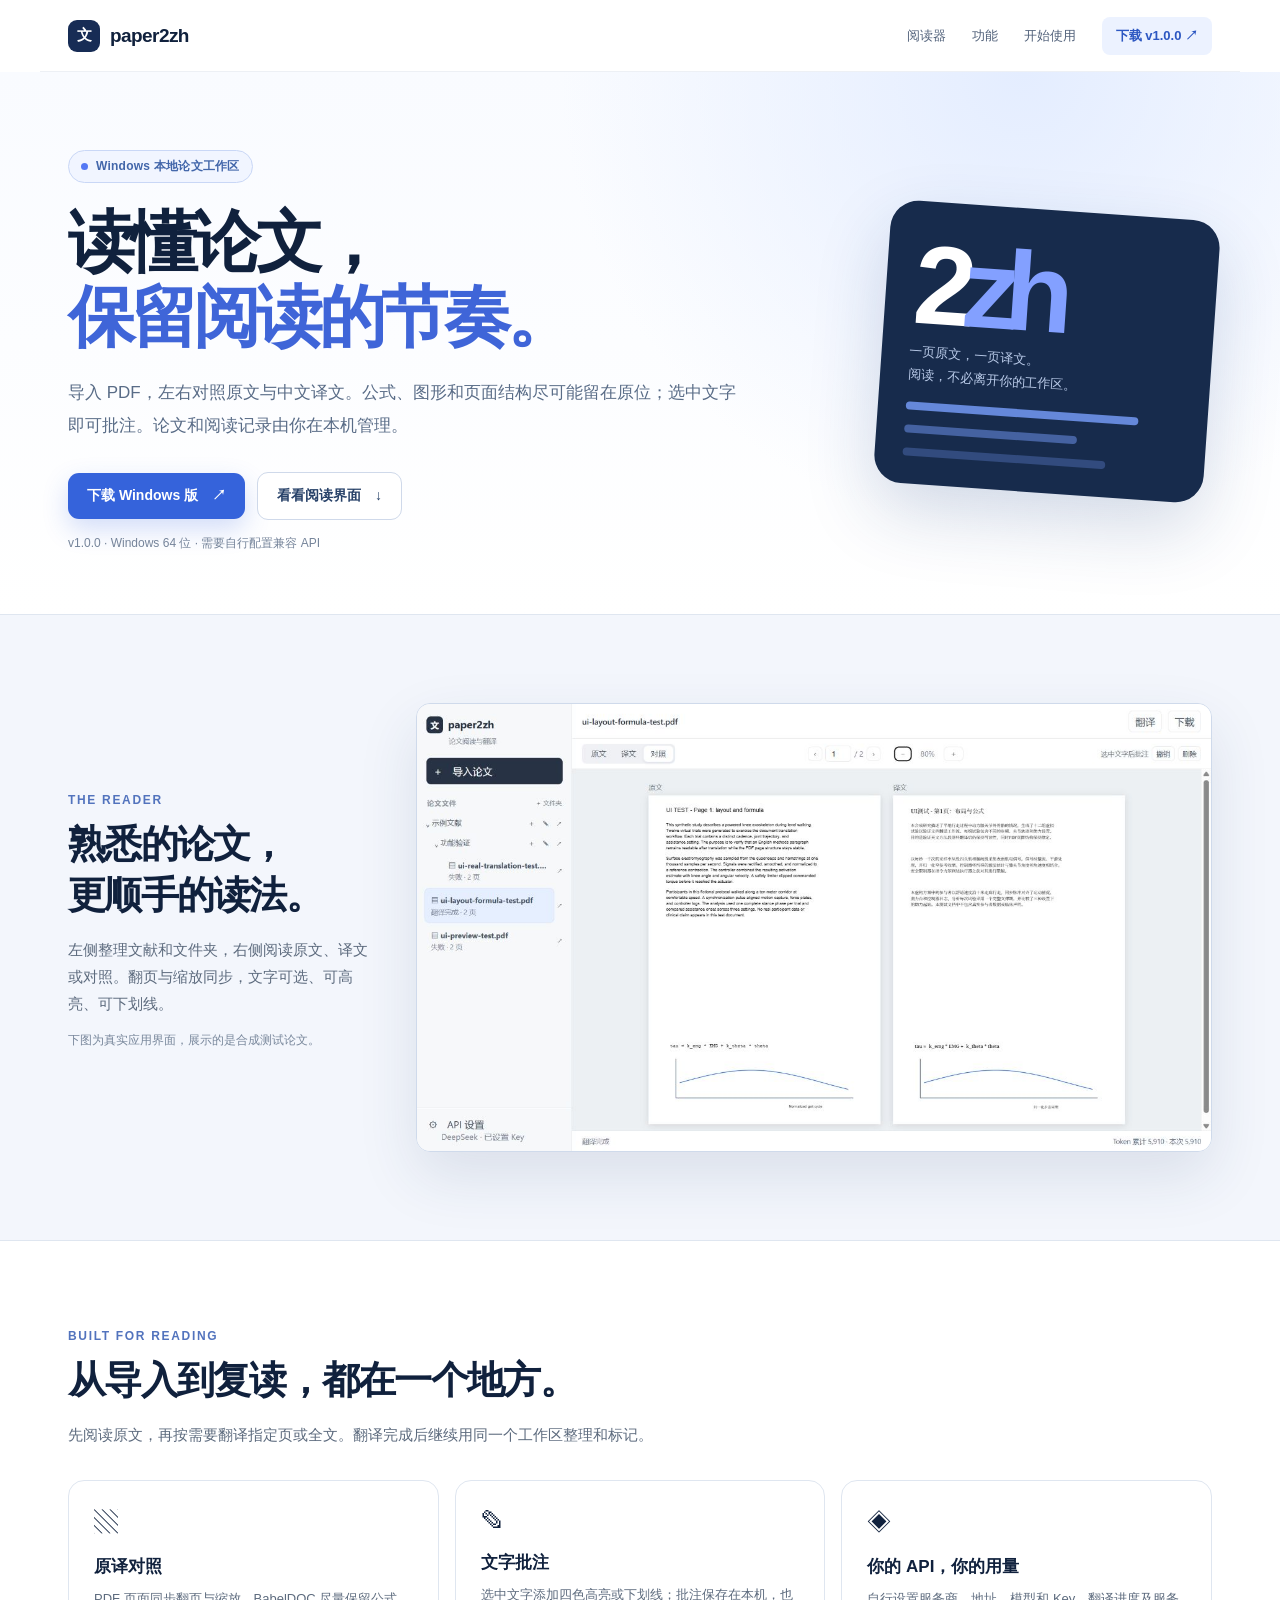
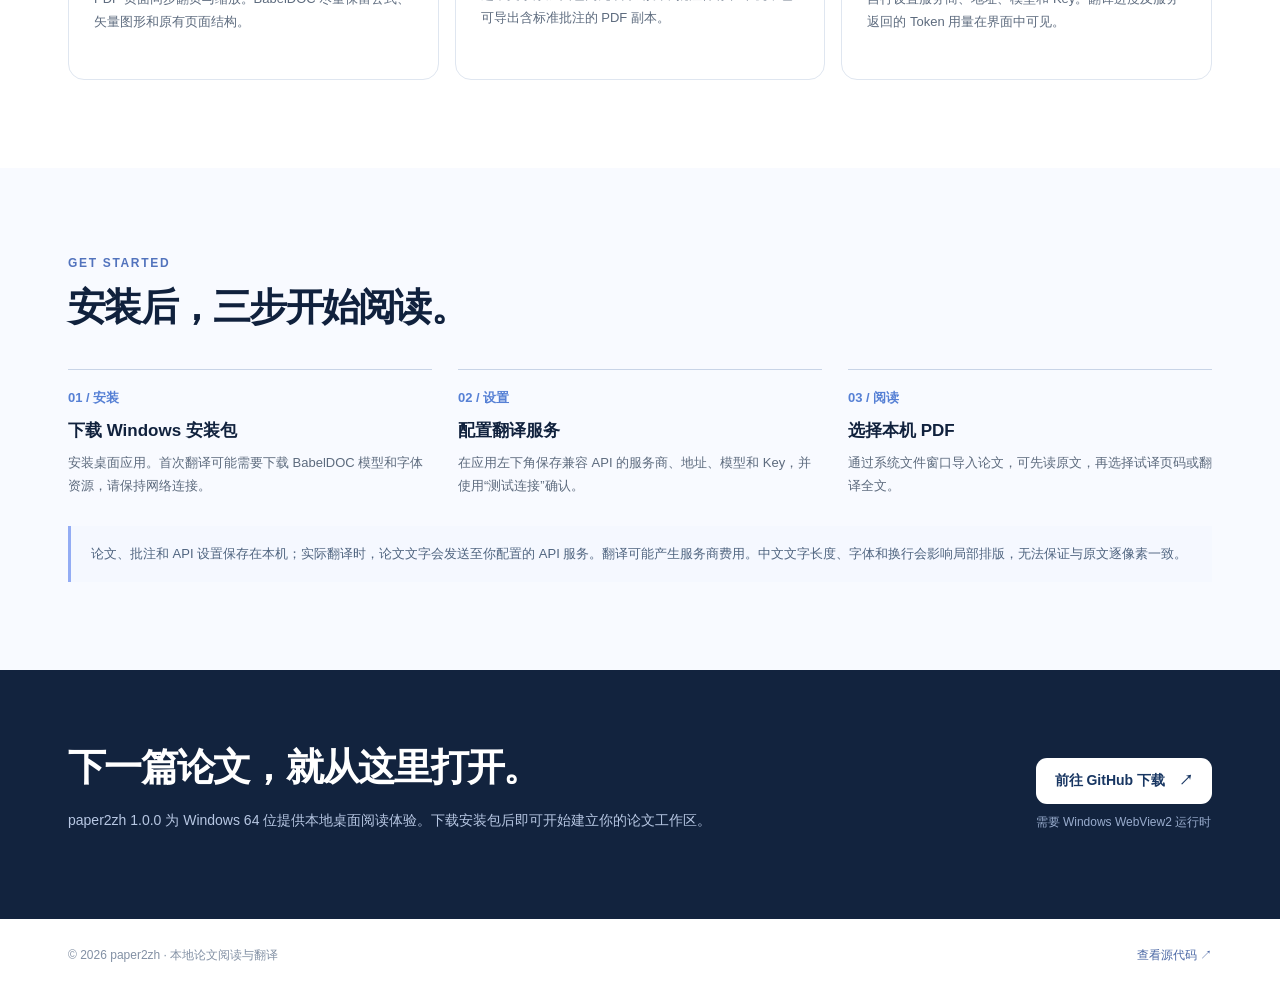
==== docs/index.html @ de4fbb5f "feat: prepare v1 desktop release and site Add the v1 desktop shell and progress sidecar, packaging c" ====
<!doctype html>
<html lang="zh-CN">
<head>
  <meta charset="utf-8">
  <meta name="viewport" content="width=device-width, initial-scale=1">
  <meta name="theme-color" content="#101b2d">
  <meta name="description" content="paper2zh：Windows 本地论文阅读与翻译工作区。保留公式与图形，支持原译对照、文字批注与自选 API。">
  <title>paper2zh · 让论文阅读回到阅读本身</title>
  <style>
    :root{color-scheme:light;--ink:#10213d;--muted:#5d6b7e;--blue:#4369e7;--line:#dfe6f0;--soft:#f5f8fd;font-family:Inter,"Segoe UI","Microsoft YaHei",sans-serif}
    *{box-sizing:border-box}html{scroll-behavior:smooth}body{margin:0;background:#fff;color:var(--ink)}a{text-decoration:none;color:inherit}button{font:inherit}::selection{background:#cedbff}
    .shell{max-width:1200px;margin:auto;padding:0 28px}.nav{height:72px;display:flex;align-items:center;justify-content:space-between;border-bottom:1px solid #edf0f5}.brand{display:flex;align-items:center;gap:10px;font-weight:760;font-size:19px;letter-spacing:-.03em}.logo{width:32px;height:32px;background:#172c55;border-radius:9px;color:#fff;display:grid;place-items:center;font-size:15px}.nav-right{display:flex;gap:26px;align-items:center;font-size:13px;color:#51617a}.nav-right a:hover{color:var(--blue)}.nav-download{background:#ecf2ff;border-radius:8px;padding:10px 14px;color:#2c57c2!important;font-weight:700}
    .hero{position:relative;overflow:hidden;background:radial-gradient(circle at 80% 0,#e4edff 0,transparent 40%),linear-gradient(180deg,#f9fbff,#fff);padding:78px 0 62px}.hero-grid{display:grid;grid-template-columns:minmax(0,1fr) 330px;align-items:center;gap:60px}.eyebrow{display:inline-flex;gap:8px;align-items:center;border:1px solid #c9d7f6;background:#f1f5ff;border-radius:99px;padding:7px 12px;color:#4266aa;font-size:12px;font-weight:700;letter-spacing:.02em}.dot{width:7px;height:7px;background:#5478f4;border-radius:50%}h1{font-size:clamp(40px,5.2vw,70px);letter-spacing:-.065em;line-height:1.13;margin:22px 0 22px;max-width:760px}h1 em{font-style:normal;color:#3f65d8}.hero p{color:#596c87;line-height:1.9;font-size:17px;max-width:680px;margin:0}.cta{display:flex;gap:12px;align-items:center;margin-top:30px;flex-wrap:wrap}.button{display:inline-flex;align-items:center;justify-content:center;gap:9px;border-radius:11px;padding:14px 19px;font-size:14px;font-weight:740;transition:transform .16s,box-shadow .16s}.button:hover{transform:translateY(-2px)}.button-primary{background:#3563db;color:#fff;box-shadow:0 10px 26px #2d5ddd35}.button-secondary{border:1px solid #cfd9ea;background:#fff;color:#284269}.hero-note{font-size:12px;color:#75849a;margin-top:15px}.hero-mark{background:#172b4c;border-radius:28px;padding:28px;box-shadow:0 28px 70px #1c3d782e;color:#d5e1fa;transform:rotate(4deg)}.hero-mark .number{font-size:112px;font-weight:800;letter-spacing:-.12em;line-height:1;color:#fff}.hero-mark .number span{color:#83a0ff}.hero-mark p{font-size:13px;line-height:1.75;color:#b9cae8}.hero-mark .mini-line{height:8px;background:#6588da;border-radius:8px;margin-top:15px;width:85%}.hero-mark .mini-line:nth-child(4){width:63%;opacity:.6}.hero-mark .mini-line:nth-child(5){width:74%;opacity:.35}
    section{padding:88px 0}.section-kicker{color:#5273bd;font-size:12px;font-weight:760;letter-spacing:.14em;text-transform:uppercase}h2{font-size:clamp(28px,3vw,42px);letter-spacing:-.045em;margin:12px 0 15px}.lead{color:var(--muted);line-height:1.8;font-size:15px;max-width:680px}.preview{background:#f3f6fc;border-top:1px solid var(--line);border-bottom:1px solid var(--line)}.preview-grid{display:grid;grid-template-columns:300px minmax(0,1fr);gap:48px;align-items:center}.preview img{display:block;width:100%;border-radius:14px;border:1px solid #cfdaeb;box-shadow:0 24px 60px #1e3b671e}.caption{font-size:12px;color:#78879b;margin-top:12px}.feature-list{display:grid;grid-template-columns:repeat(3,1fr);gap:16px;margin-top:32px}.feature{padding:25px;border:1px solid var(--line);border-radius:16px;background:#fff;min-height:200px}.feature-icon{font-size:24px}.feature h3{font-size:17px;margin:17px 0 9px}.feature p{font-size:13px;line-height:1.8;color:var(--muted);margin:0}.steps{display:grid;grid-template-columns:repeat(3,1fr);gap:26px;margin-top:36px}.step{border-top:1px solid #c8d4e7;padding-top:18px}.step b{color:#5680d5;font-size:13px}.step h3{font-size:17px;margin:12px 0 9px}.step p{color:var(--muted);font-size:13px;line-height:1.8;margin:0}.fine{margin-top:29px;border-left:3px solid #93acf4;background:#f5f8ff;padding:16px 20px;color:#506580;font-size:13px;line-height:1.8}.download{background:#12233e;color:#fff;padding:72px 0}.download-inner{display:flex;align-items:center;justify-content:space-between;gap:30px}.download h2{margin-top:0}.download p{color:#b7c7e3;line-height:1.8;font-size:14px;max-width:650px}.download .button{background:#fff;color:#183662;white-space:nowrap}.download small{display:block;color:#99accd;margin-top:10px;font-size:12px}footer{padding:28px 0;color:#8290a4;font-size:12px}.footer-row{display:flex;justify-content:space-between;gap:20px}footer a{color:#4b68a5}
    @media(max-width:900px){.hero-grid,.preview-grid{grid-template-columns:1fr}.hero-mark{display:none}.preview-grid{gap:30px}.download-inner{display:block}.download .button{margin-top:20px}}@media(max-width:650px){.shell{padding:0 19px}.nav{height:62px}.nav-right a:not(.nav-download){display:none}.hero{padding:61px 0 55px}.hero p{font-size:15px}.feature-list,.steps{grid-template-columns:1fr}.feature{min-height:auto}section{padding:65px 0}.footer-row{display:block}}
  </style>
</head>
<body>
  <header class="shell nav"><a class="brand" href="#top" aria-label="paper2zh 首页"><span class="logo">文</span>paper2zh</a><nav class="nav-right" aria-label="主导航"><a href="#reader">阅读器</a><a href="#features">功能</a><a href="#start">开始使用</a><a class="nav-download" href="https://github.com/liangji-seu/paper2zh/releases/tag/v1.0.0">下载 v1.0.0 ↗</a></nav></header>
  <main id="top">
    <div class="hero"><div class="shell hero-grid"><div><span class="eyebrow"><span class="dot"></span> Windows 本地论文工作区</span><h1>读懂论文，<br><em>保留阅读的节奏。</em></h1><p>导入 PDF，左右对照原文与中文译文。公式、图形和页面结构尽可能留在原位；选中文字即可批注。论文和阅读记录由你在本机管理。</p><div class="cta"><a class="button button-primary" href="https://github.com/liangji-seu/paper2zh/releases/tag/v1.0.0">下载 Windows 版　↗</a><a class="button button-secondary" href="#reader">看看阅读界面　↓</a></div><div class="hero-note">v1.0.0 · Windows 64 位 · 需要自行配置兼容 API</div></div><div class="hero-mark" aria-hidden="true"><div class="number">2<span>zh</span></div><p>一页原文，一页译文。<br>阅读，不必离开你的工作区。</p><div class="mini-line"></div><div class="mini-line"></div><div class="mini-line"></div></div></div></div>
    <section class="preview" id="reader"><div class="shell preview-grid"><div><div class="section-kicker">THE READER</div><h2>熟悉的论文，<br>更顺手的读法。</h2><p class="lead">左侧整理文献和文件夹，右侧阅读原文、译文或对照。翻页与缩放同步，文字可选、可高亮、可下划线。</p><p class="caption">下图为真实应用界面，展示的是合成测试论文。</p></div><div><img src="assets/reader-acceptance.png" alt="paper2zh 阅读界面：左侧文献目录，右侧原文与中文译文对照" loading="lazy"></div></div></section>
    <section id="features"><div class="shell"><div class="section-kicker">BUILT FOR READING</div><h2>从导入到复读，都在一个地方。</h2><p class="lead">先阅读原文，再按需要翻译指定页或全文。翻译完成后继续用同一个工作区整理和标记。</p><div class="feature-list"><div class="feature"><div class="feature-icon">▧</div><h3>原译对照</h3><p>PDF 页面同步翻页与缩放。BabelDOC 尽量保留公式、矢量图形和原有页面结构。</p></div><div class="feature"><div class="feature-icon">✎</div><h3>文字批注</h3><p>选中文字添加四色高亮或下划线；批注保存在本机，也可导出含标准批注的 PDF 副本。</p></div><div class="feature"><div class="feature-icon">◈</div><h3>你的 API，你的用量</h3><p>自行设置服务商、地址、模型和 Key。翻译进度及服务返回的 Token 用量在界面中可见。</p></div></div></div></section>
    <section id="start" style="background:#f8faff"><div class="shell"><div class="section-kicker">GET STARTED</div><h2>安装后，三步开始阅读。</h2><div class="steps"><div class="step"><b>01 / 安装</b><h3>下载 Windows 安装包</h3><p>安装桌面应用。首次翻译可能需要下载 BabelDOC 模型和字体资源，请保持网络连接。</p></div><div class="step"><b>02 / 设置</b><h3>配置翻译服务</h3><p>在应用左下角保存兼容 API 的服务商、地址、模型和 Key，并使用“测试连接”确认。</p></div><div class="step"><b>03 / 阅读</b><h3>选择本机 PDF</h3><p>通过系统文件窗口导入论文，可先读原文，再选择试译页码或翻译全文。</p></div></div><div class="fine">论文、批注和 API 设置保存在本机；实际翻译时，论文文字会发送至你配置的 API 服务。翻译可能产生服务商费用。中文文字长度、字体和换行会影响局部排版，无法保证与原文逐像素一致。</div></div></section>
    <div class="download"><div class="shell download-inner"><div><h2>下一篇论文，就从这里打开。</h2><p>paper2zh 1.0.0 为 Windows 64 位提供本地桌面阅读体验。下载安装包后即可开始建立你的论文工作区。</p></div><div><a class="button" href="https://github.com/liangji-seu/paper2zh/releases/tag/v1.0.0">前往 GitHub 下载　↗</a><small>需要 Windows WebView2 运行时</small></div></div></div>
  </main>
  <footer><div class="shell footer-row"><span>© 2026 paper2zh · 本地论文阅读与翻译</span><span><a href="https://github.com/liangji-seu/paper2zh">查看源代码 ↗</a></span></div></footer>
</body>
</html>
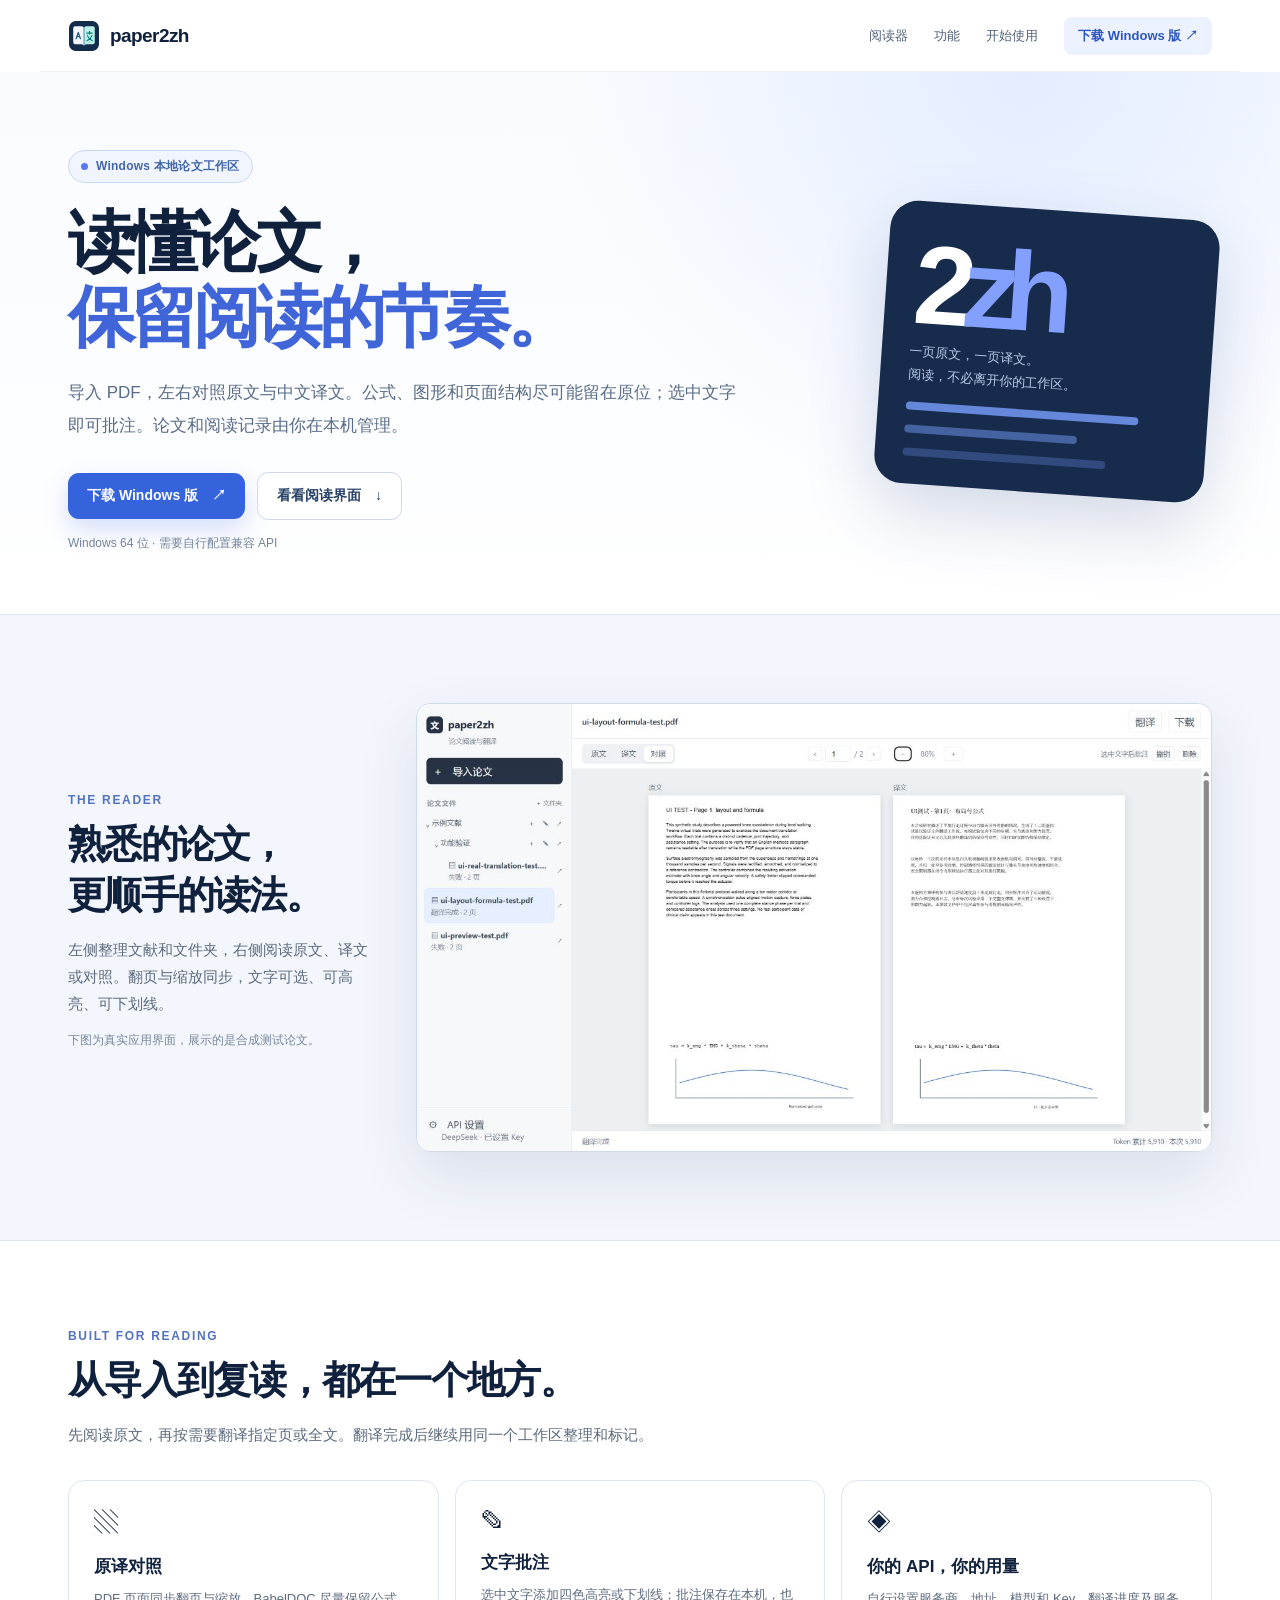
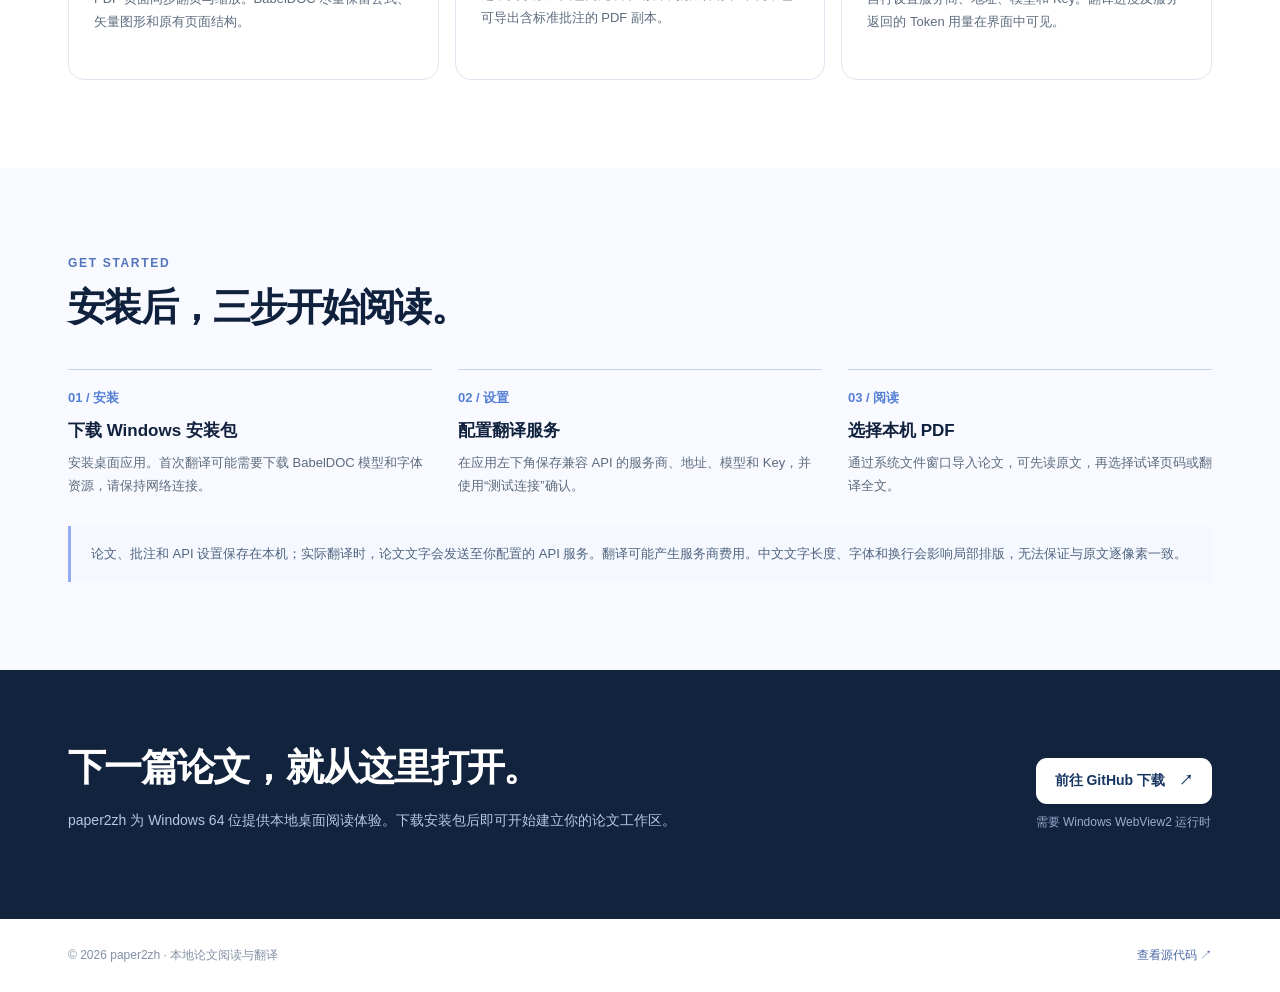
==== commit 51e6ca5a: "feat: finalize v1.0.1 desktop release fixes" ====
--- a/docs/index.html
+++ b/docs/index.html
@@ -5,24 +5,26 @@
   <meta name="viewport" content="width=device-width, initial-scale=1">
   <meta name="theme-color" content="#101b2d">
   <meta name="description" content="paper2zh：Windows 本地论文阅读与翻译工作区。保留公式与图形，支持原译对照、文字批注与自选 API。">
+  <link rel="icon" type="image/svg+xml" href="assets/icon.svg">
+  <link rel="alternate icon" href="assets/icon.ico">
   <title>paper2zh · 让论文阅读回到阅读本身</title>
   <style>
     :root{color-scheme:light;--ink:#10213d;--muted:#5d6b7e;--blue:#4369e7;--line:#dfe6f0;--soft:#f5f8fd;font-family:Inter,"Segoe UI","Microsoft YaHei",sans-serif}
     *{box-sizing:border-box}html{scroll-behavior:smooth}body{margin:0;background:#fff;color:var(--ink)}a{text-decoration:none;color:inherit}button{font:inherit}::selection{background:#cedbff}
-    .shell{max-width:1200px;margin:auto;padding:0 28px}.nav{height:72px;display:flex;align-items:center;justify-content:space-between;border-bottom:1px solid #edf0f5}.brand{display:flex;align-items:center;gap:10px;font-weight:760;font-size:19px;letter-spacing:-.03em}.logo{width:32px;height:32px;background:#172c55;border-radius:9px;color:#fff;display:grid;place-items:center;font-size:15px}.nav-right{display:flex;gap:26px;align-items:center;font-size:13px;color:#51617a}.nav-right a:hover{color:var(--blue)}.nav-download{background:#ecf2ff;border-radius:8px;padding:10px 14px;color:#2c57c2!important;font-weight:700}
+    .shell{max-width:1200px;margin:auto;padding:0 28px}.nav{height:72px;display:flex;align-items:center;justify-content:space-between;border-bottom:1px solid #edf0f5}.brand{display:flex;align-items:center;gap:10px;font-weight:760;font-size:19px;letter-spacing:-.03em}.logo{width:32px;height:32px;border-radius:9px;display:block}.nav-right{display:flex;gap:26px;align-items:center;font-size:13px;color:#51617a}.nav-right a:hover{color:var(--blue)}.nav-download{background:#ecf2ff;border-radius:8px;padding:10px 14px;color:#2c57c2!important;font-weight:700}
     .hero{position:relative;overflow:hidden;background:radial-gradient(circle at 80% 0,#e4edff 0,transparent 40%),linear-gradient(180deg,#f9fbff,#fff);padding:78px 0 62px}.hero-grid{display:grid;grid-template-columns:minmax(0,1fr) 330px;align-items:center;gap:60px}.eyebrow{display:inline-flex;gap:8px;align-items:center;border:1px solid #c9d7f6;background:#f1f5ff;border-radius:99px;padding:7px 12px;color:#4266aa;font-size:12px;font-weight:700;letter-spacing:.02em}.dot{width:7px;height:7px;background:#5478f4;border-radius:50%}h1{font-size:clamp(40px,5.2vw,70px);letter-spacing:-.065em;line-height:1.13;margin:22px 0 22px;max-width:760px}h1 em{font-style:normal;color:#3f65d8}.hero p{color:#596c87;line-height:1.9;font-size:17px;max-width:680px;margin:0}.cta{display:flex;gap:12px;align-items:center;margin-top:30px;flex-wrap:wrap}.button{display:inline-flex;align-items:center;justify-content:center;gap:9px;border-radius:11px;padding:14px 19px;font-size:14px;font-weight:740;transition:transform .16s,box-shadow .16s}.button:hover{transform:translateY(-2px)}.button-primary{background:#3563db;color:#fff;box-shadow:0 10px 26px #2d5ddd35}.button-secondary{border:1px solid #cfd9ea;background:#fff;color:#284269}.hero-note{font-size:12px;color:#75849a;margin-top:15px}.hero-mark{background:#172b4c;border-radius:28px;padding:28px;box-shadow:0 28px 70px #1c3d782e;color:#d5e1fa;transform:rotate(4deg)}.hero-mark .number{font-size:112px;font-weight:800;letter-spacing:-.12em;line-height:1;color:#fff}.hero-mark .number span{color:#83a0ff}.hero-mark p{font-size:13px;line-height:1.75;color:#b9cae8}.hero-mark .mini-line{height:8px;background:#6588da;border-radius:8px;margin-top:15px;width:85%}.hero-mark .mini-line:nth-child(4){width:63%;opacity:.6}.hero-mark .mini-line:nth-child(5){width:74%;opacity:.35}
     section{padding:88px 0}.section-kicker{color:#5273bd;font-size:12px;font-weight:760;letter-spacing:.14em;text-transform:uppercase}h2{font-size:clamp(28px,3vw,42px);letter-spacing:-.045em;margin:12px 0 15px}.lead{color:var(--muted);line-height:1.8;font-size:15px;max-width:680px}.preview{background:#f3f6fc;border-top:1px solid var(--line);border-bottom:1px solid var(--line)}.preview-grid{display:grid;grid-template-columns:300px minmax(0,1fr);gap:48px;align-items:center}.preview img{display:block;width:100%;border-radius:14px;border:1px solid #cfdaeb;box-shadow:0 24px 60px #1e3b671e}.caption{font-size:12px;color:#78879b;margin-top:12px}.feature-list{display:grid;grid-template-columns:repeat(3,1fr);gap:16px;margin-top:32px}.feature{padding:25px;border:1px solid var(--line);border-radius:16px;background:#fff;min-height:200px}.feature-icon{font-size:24px}.feature h3{font-size:17px;margin:17px 0 9px}.feature p{font-size:13px;line-height:1.8;color:var(--muted);margin:0}.steps{display:grid;grid-template-columns:repeat(3,1fr);gap:26px;margin-top:36px}.step{border-top:1px solid #c8d4e7;padding-top:18px}.step b{color:#5680d5;font-size:13px}.step h3{font-size:17px;margin:12px 0 9px}.step p{color:var(--muted);font-size:13px;line-height:1.8;margin:0}.fine{margin-top:29px;border-left:3px solid #93acf4;background:#f5f8ff;padding:16px 20px;color:#506580;font-size:13px;line-height:1.8}.download{background:#12233e;color:#fff;padding:72px 0}.download-inner{display:flex;align-items:center;justify-content:space-between;gap:30px}.download h2{margin-top:0}.download p{color:#b7c7e3;line-height:1.8;font-size:14px;max-width:650px}.download .button{background:#fff;color:#183662;white-space:nowrap}.download small{display:block;color:#99accd;margin-top:10px;font-size:12px}footer{padding:28px 0;color:#8290a4;font-size:12px}.footer-row{display:flex;justify-content:space-between;gap:20px}footer a{color:#4b68a5}
     @media(max-width:900px){.hero-grid,.preview-grid{grid-template-columns:1fr}.hero-mark{display:none}.preview-grid{gap:30px}.download-inner{display:block}.download .button{margin-top:20px}}@media(max-width:650px){.shell{padding:0 19px}.nav{height:62px}.nav-right a:not(.nav-download){display:none}.hero{padding:61px 0 55px}.hero p{font-size:15px}.feature-list,.steps{grid-template-columns:1fr}.feature{min-height:auto}section{padding:65px 0}.footer-row{display:block}}
   </style>
 </head>
 <body>
-  <header class="shell nav"><a class="brand" href="#top" aria-label="paper2zh 首页"><span class="logo">文</span>paper2zh</a><nav class="nav-right" aria-label="主导航"><a href="#reader">阅读器</a><a href="#features">功能</a><a href="#start">开始使用</a><a class="nav-download" href="https://github.com/liangji-seu/paper2zh/releases/tag/v1.0.0">下载 v1.0.0 ↗</a></nav></header>
+  <header class="shell nav"><a class="brand" href="#top" aria-label="paper2zh 首页"><img class="logo" src="assets/icon.svg" alt="">paper2zh</a><nav class="nav-right" aria-label="主导航"><a href="#reader">阅读器</a><a href="#features">功能</a><a href="#start">开始使用</a><a class="nav-download" href="https://github.com/liangji-seu/paper2zh/releases/latest">下载 Windows 版 ↗</a></nav></header>
   <main id="top">
-    <div class="hero"><div class="shell hero-grid"><div><span class="eyebrow"><span class="dot"></span> Windows 本地论文工作区</span><h1>读懂论文，<br><em>保留阅读的节奏。</em></h1><p>导入 PDF，左右对照原文与中文译文。公式、图形和页面结构尽可能留在原位；选中文字即可批注。论文和阅读记录由你在本机管理。</p><div class="cta"><a class="button button-primary" href="https://github.com/liangji-seu/paper2zh/releases/tag/v1.0.0">下载 Windows 版　↗</a><a class="button button-secondary" href="#reader">看看阅读界面　↓</a></div><div class="hero-note">v1.0.0 · Windows 64 位 · 需要自行配置兼容 API</div></div><div class="hero-mark" aria-hidden="true"><div class="number">2<span>zh</span></div><p>一页原文，一页译文。<br>阅读，不必离开你的工作区。</p><div class="mini-line"></div><div class="mini-line"></div><div class="mini-line"></div></div></div></div>
+    <div class="hero"><div class="shell hero-grid"><div><span class="eyebrow"><span class="dot"></span> Windows 本地论文工作区</span><h1>读懂论文，<br><em>保留阅读的节奏。</em></h1><p>导入 PDF，左右对照原文与中文译文。公式、图形和页面结构尽可能留在原位；选中文字即可批注。论文和阅读记录由你在本机管理。</p><div class="cta"><a class="button button-primary" href="https://github.com/liangji-seu/paper2zh/releases/latest">下载 Windows 版　↗</a><a class="button button-secondary" href="#reader">看看阅读界面　↓</a></div><div class="hero-note">Windows 64 位 · 需要自行配置兼容 API</div></div><div class="hero-mark" aria-hidden="true"><div class="number">2<span>zh</span></div><p>一页原文，一页译文。<br>阅读，不必离开你的工作区。</p><div class="mini-line"></div><div class="mini-line"></div><div class="mini-line"></div></div></div></div>
     <section class="preview" id="reader"><div class="shell preview-grid"><div><div class="section-kicker">THE READER</div><h2>熟悉的论文，<br>更顺手的读法。</h2><p class="lead">左侧整理文献和文件夹，右侧阅读原文、译文或对照。翻页与缩放同步，文字可选、可高亮、可下划线。</p><p class="caption">下图为真实应用界面，展示的是合成测试论文。</p></div><div><img src="assets/reader-acceptance.png" alt="paper2zh 阅读界面：左侧文献目录，右侧原文与中文译文对照" loading="lazy"></div></div></section>
     <section id="features"><div class="shell"><div class="section-kicker">BUILT FOR READING</div><h2>从导入到复读，都在一个地方。</h2><p class="lead">先阅读原文，再按需要翻译指定页或全文。翻译完成后继续用同一个工作区整理和标记。</p><div class="feature-list"><div class="feature"><div class="feature-icon">▧</div><h3>原译对照</h3><p>PDF 页面同步翻页与缩放。BabelDOC 尽量保留公式、矢量图形和原有页面结构。</p></div><div class="feature"><div class="feature-icon">✎</div><h3>文字批注</h3><p>选中文字添加四色高亮或下划线；批注保存在本机，也可导出含标准批注的 PDF 副本。</p></div><div class="feature"><div class="feature-icon">◈</div><h3>你的 API，你的用量</h3><p>自行设置服务商、地址、模型和 Key。翻译进度及服务返回的 Token 用量在界面中可见。</p></div></div></div></section>
     <section id="start" style="background:#f8faff"><div class="shell"><div class="section-kicker">GET STARTED</div><h2>安装后，三步开始阅读。</h2><div class="steps"><div class="step"><b>01 / 安装</b><h3>下载 Windows 安装包</h3><p>安装桌面应用。首次翻译可能需要下载 BabelDOC 模型和字体资源，请保持网络连接。</p></div><div class="step"><b>02 / 设置</b><h3>配置翻译服务</h3><p>在应用左下角保存兼容 API 的服务商、地址、模型和 Key，并使用“测试连接”确认。</p></div><div class="step"><b>03 / 阅读</b><h3>选择本机 PDF</h3><p>通过系统文件窗口导入论文，可先读原文，再选择试译页码或翻译全文。</p></div></div><div class="fine">论文、批注和 API 设置保存在本机；实际翻译时，论文文字会发送至你配置的 API 服务。翻译可能产生服务商费用。中文文字长度、字体和换行会影响局部排版，无法保证与原文逐像素一致。</div></div></section>
-    <div class="download"><div class="shell download-inner"><div><h2>下一篇论文，就从这里打开。</h2><p>paper2zh 1.0.0 为 Windows 64 位提供本地桌面阅读体验。下载安装包后即可开始建立你的论文工作区。</p></div><div><a class="button" href="https://github.com/liangji-seu/paper2zh/releases/tag/v1.0.0">前往 GitHub 下载　↗</a><small>需要 Windows WebView2 运行时</small></div></div></div>
+    <div class="download"><div class="shell download-inner"><div><h2>下一篇论文，就从这里打开。</h2><p>paper2zh 为 Windows 64 位提供本地桌面阅读体验。下载安装包后即可开始建立你的论文工作区。</p></div><div><a class="button" href="https://github.com/liangji-seu/paper2zh/releases/latest">前往 GitHub 下载　↗</a><small>需要 Windows WebView2 运行时</small></div></div></div>
   </main>
   <footer><div class="shell footer-row"><span>© 2026 paper2zh · 本地论文阅读与翻译</span><span><a href="https://github.com/liangji-seu/paper2zh">查看源代码 ↗</a></span></div></footer>
 </body>
